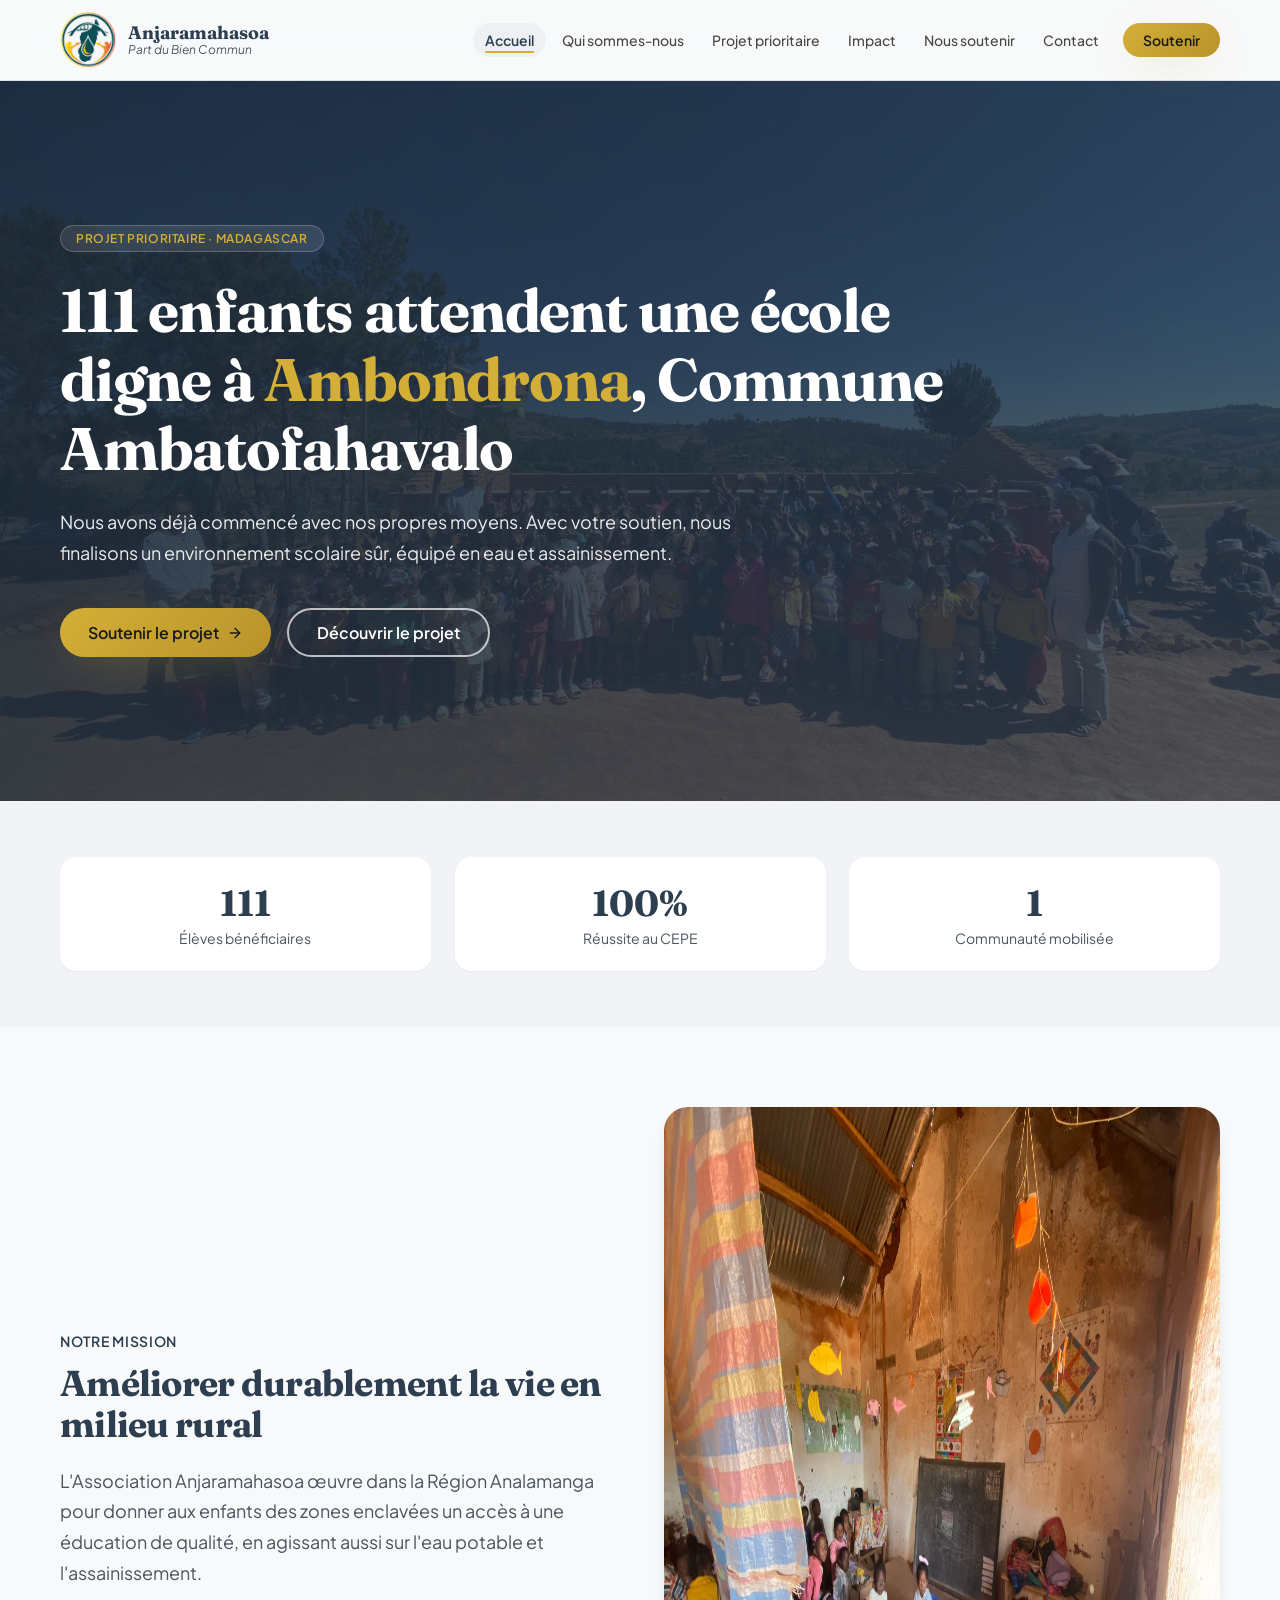
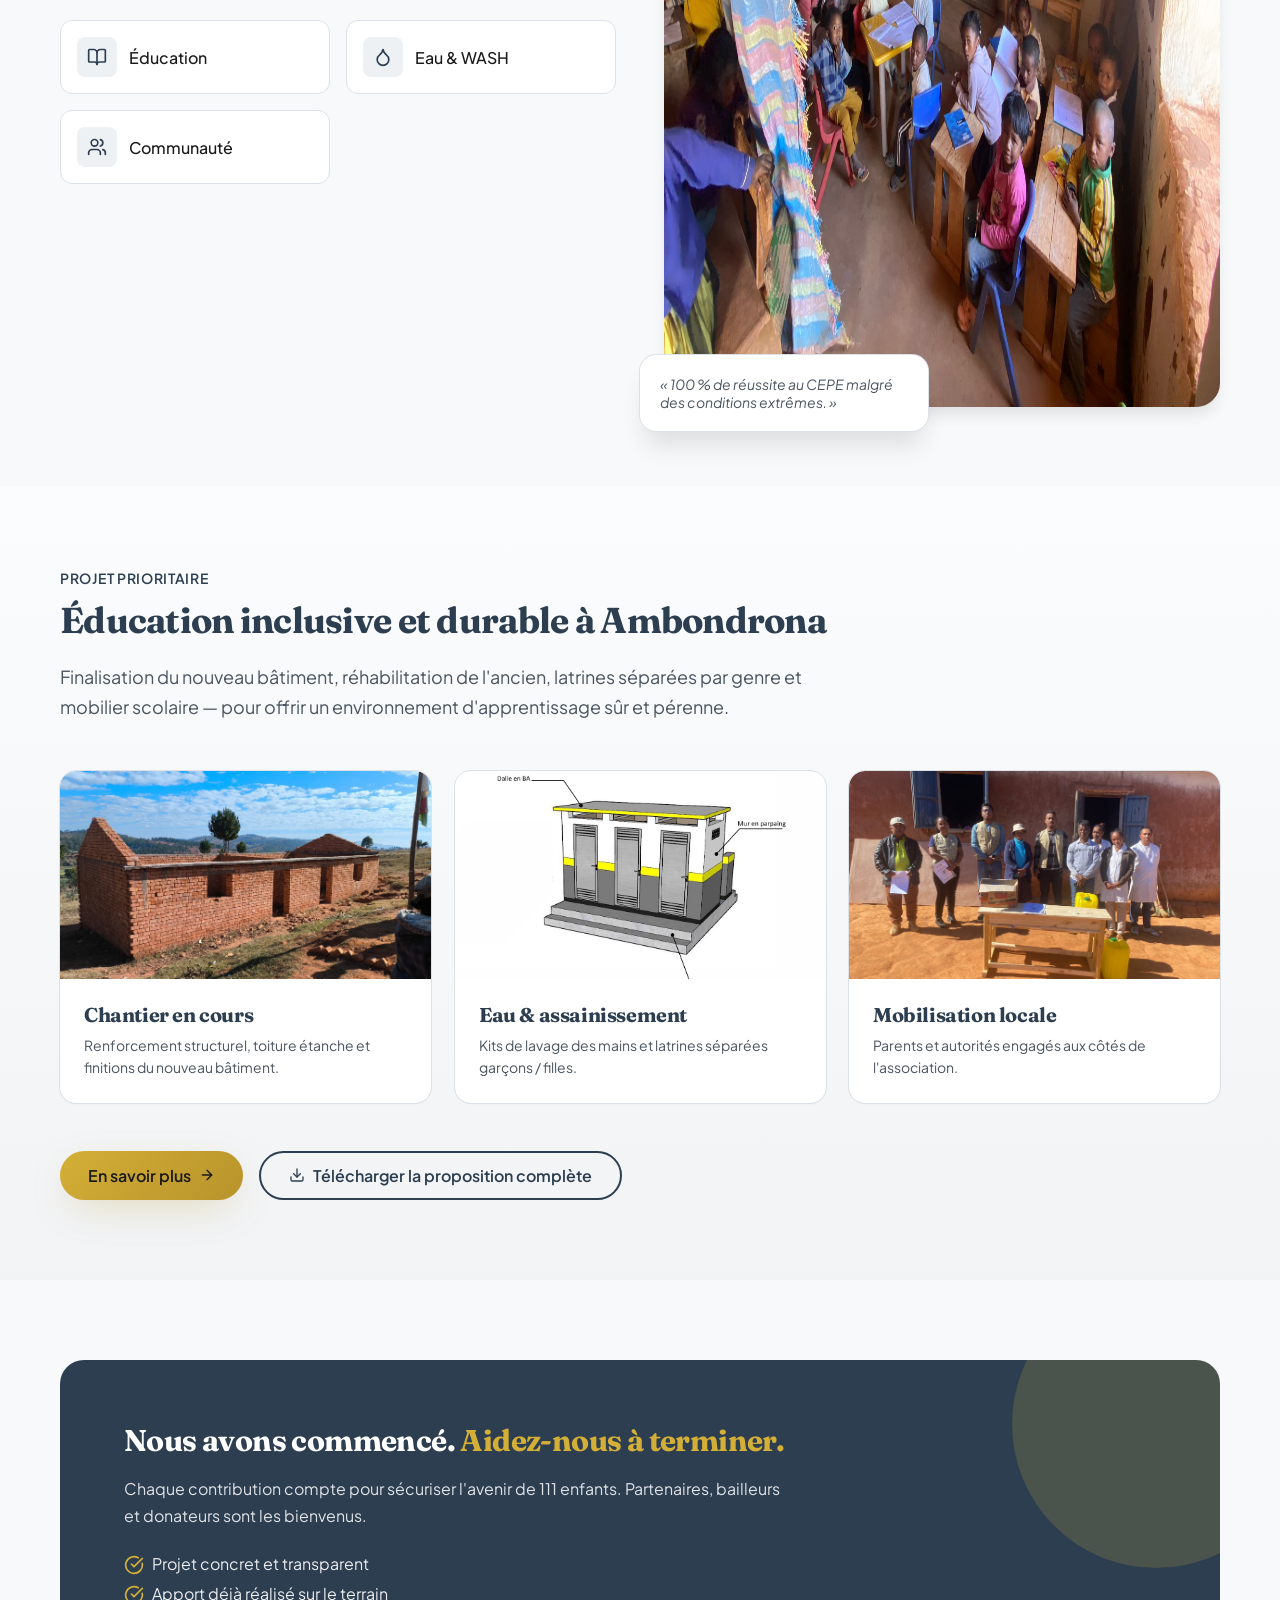
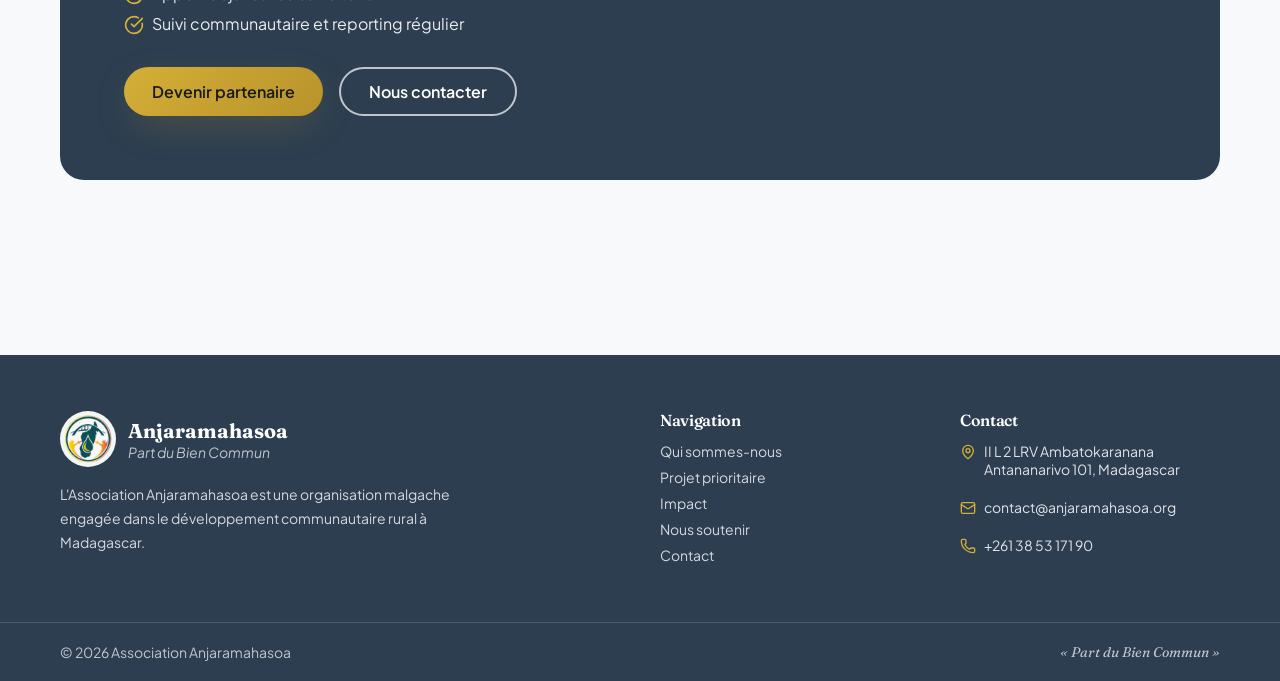
==== index.html @ a6be29d8 "Premier envoi propre" ====
<!DOCTYPE html>
<html lang="fr">
<head>
  <meta charset="utf-8" />
  <meta name="viewport" content="width=device-width, initial-scale=1" />
  <title>Anjaramahasoa — 111 enfants attendent une école digne</title>
  <meta name="description" content="Finalisation et sécurisation de l'EPP Ambohibololona : éducation, solaire, eau et assainissement. Soutenez le projet." />
  <meta name="author" content="Association Anjaramahasoa" />
  <meta property="og:title" content="111 enfants attendent une école digne à Ambohibololona" />
  <meta property="og:description" content="Nous avons commencé. Aidez-nous à terminer." />
  <meta property="og:type" content="website" />
  <link rel="preconnect" href="https://fonts.googleapis.com" />
  <link rel="preconnect" href="https://fonts.gstatic.com" crossorigin />
  <link href="https://fonts.googleapis.com/css2?family=Fraunces:opsz,wght@9..144,500;9..144,600;9..144,700;9..144,800&family=Plus+Jakarta+Sans:wght@400;500;600;700&display=swap" rel="stylesheet" />
  <link rel="stylesheet" href="css/styles.css" />
</head>
<body>
  <div id="header"></div>

  <main>
    <!-- HERO -->
    <section class="hero">
      <img src="assets/hero-school.jpg" alt="Enfants devant l'école d'Ambohibololona" width="1600" height="1100" />
      <div class="hero-overlay"></div>
      <div class="container-page hero-content">
        <span class="pill">Projet prioritaire · Madagascar</span>
        <h1 class="hero-title">111 enfants attendent une école digne à <span class="accent">Ambondrona</span>, Commune Ambatofahavalo</h1>
        <p class="hero-lead">
          Nous avons déjà commencé avec nos propres moyens. Avec votre soutien, nous finalisons un environnement scolaire sûr, équipé en eau et assainissement.
        </p>
        <div class="hero-actions">
          <a href="soutenir.html" class="btn-primary">
            Soutenir le projet
            <svg class="icon" xmlns="http://www.w3.org/2000/svg" viewBox="0 0 24 24" fill="none" stroke="currentColor" stroke-width="2" stroke-linecap="round" stroke-linejoin="round"><path d="M5 12h14"/><path d="m12 5 7 7-7 7"/></svg>
          </a>
          <a href="projet.html" class="btn-ghost-white">Découvrir le projet</a>
        </div>
      </div>
    </section>

    <!-- STATS -->
    <section class="bg-secondary-soft">
      <div class="container-page grid md:grid-3" style="padding-block:3.5rem;">
        <div class="stat-card"><div class="stat-value">111</div><div class="stat-label">Élèves bénéficiaires</div></div>
        <div class="stat-card"><div class="stat-value">100%</div><div class="stat-label">Réussite au CEPE</div></div>
        <div class="stat-card"><div class="stat-value">1</div><div class="stat-label">Communauté mobilisée</div></div>
      </div>
    </section>

    <!-- MISSION -->
    <section class="container-page section">
      <div class="grid md:grid-2 md:items-center gap-12">
        <div>
          <span class="eyebrow">Notre mission</span>
          <h2 class="section-title">Améliorer durablement la vie en milieu rural</h2>
          <p class="lead" style="margin-top:1.25rem;">
            L'Association Anjaramahasoa œuvre dans la Région Analamanga pour donner aux enfants
            des zones enclavées un accès à une éducation de qualité, en agissant aussi sur
            l'eau potable et l'assainissement.
          </p>
          <div class="grid sm:grid-2 gap-4" style="margin-top:2rem;">
            <div class="feature"><div class="ico"><svg class="icon" xmlns="http://www.w3.org/2000/svg" viewBox="0 0 24 24" fill="none" stroke="currentColor" stroke-width="2" stroke-linecap="round" stroke-linejoin="round"><path d="M12 7v14"/><path d="M3 18a1 1 0 0 1-1-1V4a1 1 0 0 1 1-1h5a4 4 0 0 1 4 4 4 4 0 0 1 4-4h5a1 1 0 0 1 1 1v13a1 1 0 0 1-1 1h-6a3 3 0 0 0-3 3 3 3 0 0 0-3-3z"/></svg></div><span>Éducation</span></div>
            <div class="feature"><div class="ico"><svg class="icon" xmlns="http://www.w3.org/2000/svg" viewBox="0 0 24 24" fill="none" stroke="currentColor" stroke-width="2" stroke-linecap="round" stroke-linejoin="round"><path d="M12 22a7 7 0 0 0 7-7c0-2-1-3.9-3-5.5s-3.5-4-4-6.5c-.5 2.5-2 4.9-4 6.5C6 11.1 5 13 5 15a7 7 0 0 0 7 7z"/></svg></div><span>Eau &amp; WASH</span></div>
            <div class="feature"><div class="ico"><svg class="icon" xmlns="http://www.w3.org/2000/svg" viewBox="0 0 24 24" fill="none" stroke="currentColor" stroke-width="2" stroke-linecap="round" stroke-linejoin="round"><path d="M16 21v-2a4 4 0 0 0-4-4H6a4 4 0 0 0-4 4v2"/><circle cx="9" cy="7" r="4"/><path d="M22 21v-2a4 4 0 0 0-3-3.87"/><path d="M16 3.13a4 4 0 0 1 0 7.75"/></svg></div><span>Communauté</span></div>
          </div>
        </div>
        <div style="position:relative;">
          <img src="assets/classroom.jpg" alt="Salle de classe" class="rounded-img-lg" width="1200" height="900" loading="lazy" />
          <div class="quote-float">
            <p>« 100 % de réussite au CEPE malgré des conditions extrêmes. »</p>
          </div>
        </div>
      </div>
    </section>

    <!-- PROJET HIGHLIGHT -->
    <section class="bg-cream-beige">
      <div class="container-page section">
        <div style="max-width:48rem;">
          <span class="eyebrow">Projet prioritaire</span>
          <h2 class="section-title">Éducation inclusive et durable à Ambondrona</h2>
          <p class="lead" style="margin-top:1.25rem;">
            Finalisation du nouveau bâtiment, réhabilitation de l'ancien, latrines séparées par genre et mobilier scolaire — pour offrir un environnement d'apprentissage sûr et pérenne.
          </p>
        </div>

        <div class="grid md:grid-3 gap-6" style="margin-top:3rem;">
          <article class="card-img">
            <img src="assets/construction.jpg" alt="Chantier en cours" width="1200" height="900" loading="lazy" />
            <div class="body"><h3>Chantier en cours</h3><p>Renforcement structurel, toiture étanche et finitions du nouveau bâtiment.</p></div>
          </article>
          <article class="card-img">
            <img src="assets/wash.jpg" alt="Eau & assainissement" width="1200" height="900" loading="lazy" />
            <div class="body"><h3>Eau &amp; assainissement</h3><p>Kits de lavage des mains et latrines séparées garçons / filles.</p></div>
          </article>
          <article class="card-img">
            <img src="assets/community.jpg" alt="Mobilisation locale" width="1200" height="900" loading="lazy" />
            <div class="body"><h3>Mobilisation locale</h3><p>Parents et autorités engagés aux côtés de l'association.</p></div>
          </article>
        </div>

        <div class="hero-actions" style="margin-top:3rem;align-items:center;">
          <a href="projet.html" class="btn-primary">En savoir plus
            <svg class="icon" xmlns="http://www.w3.org/2000/svg" viewBox="0 0 24 24" fill="none" stroke="currentColor" stroke-width="2" stroke-linecap="round" stroke-linejoin="round"><path d="M5 12h14"/><path d="m12 5 7 7-7 7"/></svg>
          </a>
          <a href="#" class="btn-outline">
            <svg class="icon" xmlns="http://www.w3.org/2000/svg" viewBox="0 0 24 24" fill="none" stroke="currentColor" stroke-width="2" stroke-linecap="round" stroke-linejoin="round"><path d="M21 15v4a2 2 0 0 1-2 2H5a2 2 0 0 1-2-2v-4"/><polyline points="7 10 12 15 17 10"/><line x1="12" x2="12" y1="15" y2="3"/></svg>
            Télécharger la proposition complète
          </a>
        </div>
      </div>
    </section>

    <!-- CTA -->
    <section class="container-page section">
      <div class="cta-block">
        <div class="cta-glow"></div>
        <div class="inner">
          <h2>Nous avons commencé. <span class="accent">Aidez-nous à terminer.</span></h2>
          <p style="margin-top:1rem;color:rgba(255,255,255,.85);line-height:1.7;">
            Chaque contribution compte pour sécuriser l'avenir de 111 enfants. Partenaires,
            bailleurs et donateurs sont les bienvenus.
          </p>
          <ul class="cta-list">
            <li><svg class="icon" xmlns="http://www.w3.org/2000/svg" viewBox="0 0 24 24" fill="none" stroke="currentColor" stroke-width="2" stroke-linecap="round" stroke-linejoin="round"><path d="M21.801 10A10 10 0 1 1 17 3.335"/><path d="m9 11 3 3L22 4"/></svg> Projet concret et transparent</li>
            <li><svg class="icon" xmlns="http://www.w3.org/2000/svg" viewBox="0 0 24 24" fill="none" stroke="currentColor" stroke-width="2" stroke-linecap="round" stroke-linejoin="round"><path d="M21.801 10A10 10 0 1 1 17 3.335"/><path d="m9 11 3 3L22 4"/></svg> Apport déjà réalisé sur le terrain</li>
            <li><svg class="icon" xmlns="http://www.w3.org/2000/svg" viewBox="0 0 24 24" fill="none" stroke="currentColor" stroke-width="2" stroke-linecap="round" stroke-linejoin="round"><path d="M21.801 10A10 10 0 1 1 17 3.335"/><path d="m9 11 3 3L22 4"/></svg> Suivi communautaire et reporting régulier</li>
          </ul>
          <div class="hero-actions" style="margin-top:2rem;">
            <a href="soutenir.html" class="btn-primary">Devenir partenaire</a>
            <a href="contact.html" class="btn-ghost-white">Nous contacter</a>
          </div>
        </div>
      </div>
    </section>
  </main>

  <div id="footer"></div>
  <script src="js/main.js"></script>
  <script src="js/animations.js"></script>
</body>
</html>
---- css/styles.css ----
/* ============================================================
   Anjaramahasoa — styles (conversion HTML/CSS/JS du design Lovable)
   ============================================================ */

:root {
  --radius: 0.75rem;

  /* ----- Palette institutionnelle -----
     Fond / surfaces : #F8F9FA
     Texte           : #1A1A1A
     Primaire (actions fortes, titres) : #2C3E50  (bleu nuit)
     Secondaire (accents, CTA)         : #D4AF37  (or)            */

  --background: #F8F9FA;          /* fond général */
  --foreground: #1A1A1A;          /* texte principal (contraste ~17:1 sur le fond) */
  --card: #FFFFFF;                /* surfaces / cartes */
  --card-foreground: #1A1A1A;

  --primary: #2C3E50;             /* bleu nuit — boutons forts, titres */
  --primary-foreground: #FFFFFF;  /* texte sur primaire (contraste ~9.7:1) */
  --primary-dark: #233140;        /* variante foncée (hover) */

  --secondary: #EEF1F4;           /* surface secondaire douce (gris bleuté) */
  --secondary-foreground: #2C3E50;

  --muted: #EDEFF2;
  --muted-foreground: #4A5560;    /* texte secondaire (contraste ~7:1 sur le fond) */

  /* Accent OR : utilisé comme SURFACE (badges, boutons CTA, icônes) avec
     texte foncé par-dessus. Jamais comme texte de petite taille sur fond clair. */
  --accent: #D4AF37;              /* or */
  --accent-foreground: #1A1A1A;   /* texte foncé sur l'or (contraste ~9.8:1) */
  --accent-dark: #B8932B;         /* or foncé (hover / dégradé) */

  /* Pour les libellés / "eyebrows" lisibles sur fond clair : bleu nuit,
     pas l'or (l'or n'a pas un contraste suffisant comme texte fin). */
  --accent-orange: #2C3E50;

  --border: #DCE1E7;              /* bordures discrètes */
  --input: #D2D8DF;
  --ring: #2C3E50;
  --beige: #F1F3F5;               /* bandes claires alternées */
  --cream: #FBFCFD;

  /* Dégradé "doré" pour les boutons CTA et surfaces d'accent */
  --gradient-warm: linear-gradient(135deg, #D4AF37 0%, #B8932B 100%);
  /* Dégradé hero : bleu nuit institutionnel */
  --gradient-hero: linear-gradient(135deg, rgba(28,40,54,0.94) 0%, rgba(44,62,80,0.80) 100%);

  --shadow-soft: 0 10px 40px -10px color-mix(in oklab, var(--primary) 25%, transparent);
  --shadow-warm: 0 12px 40px -12px color-mix(in oklab, #B8932B 40%, transparent);

  --font-display: "Fraunces", Georgia, serif;
  --font-sans: "Plus Jakarta Sans", ui-sans-serif, system-ui, sans-serif;
}

* { box-sizing: border-box; margin: 0; padding: 0; border-color: var(--border); }
html { scroll-behavior: smooth; }
body {
  background-color: var(--background);
  color: var(--foreground);
  font-family: var(--font-sans);
  -webkit-font-smoothing: antialiased;
  min-height: 100vh;
  display: flex;
  flex-direction: column;
}
main { flex: 1 1 auto; }
img { display: block; max-width: 100%; }
a { color: inherit; text-decoration: none; }
ul { list-style: none; }

h1, h2, h3, h4 { font-family: var(--font-display); letter-spacing: -0.02em; line-height: 1.15; }

/* ----- utilities ----- */
.container-page {
  width: 100%;
  max-width: 1200px;
  margin-inline: auto;
  padding-inline: 1.25rem;
}

.btn-primary {
  display: inline-flex; align-items: center; justify-content: center; gap: 0.5rem;
  background: var(--gradient-warm); color: var(--accent-foreground); font-weight: 600;
  padding: 0.875rem 1.75rem; border-radius: 9999px; border: 0; cursor: pointer;
  box-shadow: var(--shadow-warm);
  transition: transform .2s ease, box-shadow .2s ease;
  font-family: var(--font-sans); font-size: 1rem;
}
.btn-primary:hover { transform: translateY(-2px); }

.btn-outline {
  display: inline-flex; align-items: center; justify-content: center; gap: 0.5rem;
  border: 2px solid var(--primary); color: var(--primary); font-weight: 600;
  padding: 0.75rem 1.75rem; border-radius: 9999px; background: transparent; cursor: pointer;
  transition: all .2s ease; font-family: var(--font-sans); font-size: 1rem;
}
.btn-outline:hover { background: var(--primary); color: var(--primary-foreground); }

.btn-white {
  display: inline-flex; align-items: center; gap: .5rem;
  background: #fff; color: var(--primary); padding: .75rem 1.75rem;
  border-radius: 9999px; font-weight: 600; box-shadow: 0 4px 6px -1px rgba(0,0,0,.1);
  transition: box-shadow .2s ease;
}
.btn-white:hover { box-shadow: 0 10px 15px -3px rgba(0,0,0,.1); }

.btn-ghost-white {
  display: inline-flex; align-items: center; justify-content: center; gap: .5rem;
  border: 2px solid rgba(255,255,255,.7); color: #fff; padding: .75rem 1.75rem;
  border-radius: 9999px; font-weight: 600; transition: background .2s ease;
}
.btn-ghost-white:hover { background: rgba(255,255,255,.1); }

.icon { width: 1rem; height: 1rem; stroke-width: 2; }

/* eyebrow / labels */
.eyebrow { font-size: .875rem; font-weight: 600; text-transform: uppercase; letter-spacing: .05em; color: var(--accent-orange); }
.eyebrow-accent { color: var(--accent); }

.lead { font-size: 1.125rem; color: var(--muted-foreground); line-height: 1.7; }
.muted { color: var(--muted-foreground); }
.text-primary { color: var(--primary); }

/* ============================================================
   HEADER
   ============================================================ */
.site-header {
  position: sticky; top: 0; z-index: 50;
  border-bottom: 1px solid var(--border);
  background: color-mix(in oklab, var(--background) 85%, transparent);
  backdrop-filter: blur(12px);
}
.header-inner { display: flex; height: 5rem; align-items: center; justify-content: space-between; gap: 1rem; }
.brand { display: flex; align-items: center; gap: .75rem; min-width: 0; }
.brand img { height: 3.5rem; width: 3.5rem; flex-shrink: 0; }
.brand-name { font-family: var(--font-display); font-size: 1.125rem; font-weight: 700; color: var(--primary); line-height: 1.1; }
.brand-tag { font-size: .75rem; color: var(--muted-foreground); font-style: italic; }

.nav-desktop { display: none; align-items: center; gap: .25rem; }
.nav-desktop a.nav-link {
  border-radius: 9999px; padding: .5rem .75rem; font-size: .875rem; font-weight: 500;
  color: color-mix(in oklab, var(--foreground) 80%, transparent);
  transition: background .2s, color .2s;
}
.nav-desktop a.nav-link:hover { background: var(--secondary); color: var(--primary); }
.nav-desktop a.nav-link.active { font-weight: 600; background: var(--secondary); color: var(--primary); }
.nav-cta { margin-left: .5rem; padding: .5rem 1.25rem !important; font-size: .875rem; }

.menu-toggle { display: inline-flex; padding: .5rem; color: var(--primary); background: none; border: 0; cursor: pointer; }
.menu-toggle .icon { width: 1.5rem; height: 1.5rem; }

.nav-mobile { display: none; border-top: 1px solid var(--border); background: var(--background); }
.nav-mobile.open { display: block; }
.nav-mobile nav { display: flex; flex-direction: column; padding-block: 1rem; }
.nav-mobile a {
  padding: .75rem .5rem; font-size: 1rem; font-weight: 500;
  color: color-mix(in oklab, var(--foreground) 90%, transparent);
  border-bottom: 1px solid color-mix(in oklab, var(--border) 60%, transparent);
}
.nav-mobile a:last-child { border-bottom: 0; }
.nav-mobile a.active { font-weight: 600; color: var(--primary); }

@media (min-width: 1024px) {
  .nav-desktop { display: flex; }
  .menu-toggle { display: none; }
  .nav-mobile { display: none !important; }
}

/* ============================================================
   HERO / SECTIONS
   ============================================================ */
.hero { position: relative; overflow: hidden; }
.hero > img { position: absolute; inset: 0; height: 100%; width: 100%; object-fit: cover; }
.hero-overlay { position: absolute; inset: 0; background: var(--gradient-hero); }
.hero-content { position: relative; padding-block: 6rem; color: var(--primary-foreground); }

.pill {
  display: inline-flex; align-items: center; gap: .5rem;
  border-radius: 9999px; background: rgba(255,255,255,.1); backdrop-filter: blur(4px);
  padding: .375rem 1rem; font-size: .75rem; font-weight: 600;
  text-transform: uppercase; letter-spacing: .05em; color: var(--accent);
  box-shadow: inset 0 0 0 1px rgba(255,255,255,.2);
}

.hero-title { margin-top: 1.5rem; max-width: 56rem; font-size: 2.25rem; font-weight: 700; }
.hero-title .accent { color: var(--accent); }
.hero-lead { margin-top: 1.5rem; max-width: 42rem; font-size: 1.125rem; color: rgba(255,255,255,.9); line-height: 1.7; }
.hero-actions { margin-top: 2.5rem; display: flex; flex-wrap: wrap; gap: 1rem; }

/* page hero with image band */
.hero-band { position: relative; }
.hero-band > img { width: 100%; object-fit: cover; }
.hero-band .band-content {
  position: absolute; inset: 0; display: flex; align-items: flex-end;
}
.hero-band .band-inner { padding-bottom: 2.5rem; color: var(--primary-foreground); }
.hero-band h1 { margin-top: .5rem; font-size: 2.25rem; font-weight: 700; }

.section { padding-block: 5rem; }
.section-tight { padding-block: 4rem; }
.section-title { margin-top: .75rem; font-size: 1.875rem; font-weight: 700; color: var(--primary); }
.section-lead { margin-top: 1.25rem; max-width: 42rem; }

.bg-secondary-soft { background: color-mix(in oklab, var(--secondary) 60%, transparent); }
.bg-secondary-50 { background: color-mix(in oklab, var(--secondary) 50%, transparent); }
.bg-cream-beige { background: linear-gradient(to bottom, var(--cream), var(--beige)); }

/* ============================================================
   GRID HELPERS
   ============================================================ */
.grid { display: grid; gap: 1.5rem; }
.gap-6 { gap: 1.5rem; }
.gap-4 { gap: 1rem; }
.gap-8 { gap: 2rem; }
.gap-10 { gap: 2.5rem; }
.gap-12 { gap: 3rem; }

/* ----- stats ----- */
.stat-card { border-radius: 1rem; background: var(--card); padding: 1.5rem; text-align: center; box-shadow: 0 1px 2px rgba(0,0,0,.05); }
.stat-value { font-family: var(--font-display); font-size: 2.25rem; font-weight: 700; color: var(--primary); }
.stat-label { margin-top: .25rem; font-size: .875rem; color: var(--muted-foreground); }

/* ----- mission feature pills ----- */
.feature {
  display: flex; align-items: center; gap: .75rem;
  border-radius: .75rem; border: 1px solid var(--border); background: var(--card); padding: 1rem;
}
.feature .ico {
  display: grid; place-items: center; height: 2.5rem; width: 2.5rem; flex-shrink: 0;
  border-radius: .5rem; background: var(--secondary); color: var(--primary);
}
.feature span { font-weight: 500; color: var(--foreground); }
.feature .icon { width: 1.25rem; height: 1.25rem; }

.rounded-img-lg { border-radius: 1.5rem; box-shadow: 0 10px 15px -3px rgba(0,0,0,.1); }
.rounded-img-xl { border-radius: 1.5rem; }

.quote-float {
  position: absolute; bottom: -1.5rem; left: -1.5rem; max-width: 18rem;
  border-radius: 1rem; background: var(--card); padding: 1.25rem;
  box-shadow: 0 20px 25px -5px rgba(0,0,0,.1); box-shadow: 0 0 0 1px var(--border), 0 20px 25px -5px rgba(0,0,0,.1);
}
.quote-float p { font-size: .875rem; font-style: italic; color: var(--muted-foreground); }

/* ----- project highlight cards ----- */
.card-img {
  overflow: hidden; border-radius: 1rem; background: var(--card);
  box-shadow: 0 1px 2px rgba(0,0,0,.05); outline: 1px solid var(--border);
}
.card-img > img { height: 13rem; width: 100%; object-fit: cover; }
.card-img .body { padding: 1.5rem; }
.card-img h3 { font-family: var(--font-display); font-size: 1.25rem; font-weight: 700; color: var(--primary); }
.card-img p { margin-top: .5rem; font-size: .875rem; color: var(--muted-foreground); line-height: 1.6; }

/* ----- CTA block ----- */
.cta-block {
  overflow: hidden; border-radius: 1.5rem; background: var(--primary);
  padding: 2.5rem; color: var(--primary-foreground); position: relative;
}
.cta-glow { position: absolute; right: -5rem; top: -5rem; height: 18rem; width: 18rem; border-radius: 9999px; background: var(--accent); opacity: .18; }
.cta-block .inner { position: relative; max-width: 42rem; }
.cta-block h2 { font-size: 1.875rem; font-weight: 700; }
.cta-block h2 .accent { color: var(--accent); }
.cta-list { margin-top: 1.5rem; display: flex; flex-direction: column; gap: .5rem; color: rgba(255,255,255,.9); }
.cta-list li { display: flex; align-items: flex-start; gap: .5rem; }
.cta-list .icon { color: var(--accent); margin-top: .125rem; flex-shrink: 0; width: 1.25rem; height: 1.25rem; }

/* ----- value cards (about) ----- */
.value-card { border-radius: 1rem; background: var(--card); padding: 1.5rem; box-shadow: 0 1px 2px rgba(0,0,0,.05); }
.value-card .ico { display: grid; place-items: center; height: 3rem; width: 3rem; border-radius: .75rem; color: var(--accent-foreground); background: var(--gradient-warm); }
.value-card h3 { margin-top: 1rem; font-family: var(--font-display); font-size: 1.25rem; font-weight: 700; color: var(--primary); }
.value-card p { margin-top: .5rem; font-size: .875rem; color: var(--muted-foreground); line-height: 1.6; }
.value-card .icon { width: 1.5rem; height: 1.5rem; }

/* ----- project info cards ----- */
.info-card { border-radius: 1rem; border: 1px solid var(--border); background: var(--card); padding: 1.5rem; }
.info-card .ico { display: grid; place-items: center; height: 2.75rem; width: 2.75rem; border-radius: .5rem; background: var(--secondary); color: var(--primary); }
.info-card .icon { width: 1.25rem; height: 1.25rem; }
.info-card .lbl { margin-top: 1rem; font-size: .75rem; font-weight: 600; text-transform: uppercase; letter-spacing: .05em; color: var(--accent-orange); }
.info-card p { margin-top: .25rem; color: var(--foreground); line-height: 1.6; }

/* ----- component cards (project) ----- */
.comp-card {
  display: grid; grid-template-columns: minmax(0,1fr); gap: 1.25rem;
  border-radius: 1.5rem; background: var(--card); padding: 1.25rem; outline: 1px solid var(--border);
}
.comp-card > img { height: 11rem; width: 100%; object-fit: cover; border-radius: 1rem; }
.comp-card .meta { display: flex; align-items: center; gap: .5rem; color: var(--accent-orange); }
.comp-card .meta .icon { width: 1.25rem; height: 1.25rem; }
.comp-card .meta span { font-size: .75rem; font-weight: 600; text-transform: uppercase; letter-spacing: .05em; }
.comp-card h3 { margin-top: .25rem; font-family: var(--font-display); font-size: 1.25rem; font-weight: 700; color: var(--primary); }
.comp-card p { margin-top: .5rem; color: var(--muted-foreground); line-height: 1.6; }

/* ----- accomplished tiles ----- */
.tile { border-radius: 1rem; background: var(--card); padding: 1.25rem; outline: 1px solid var(--border); }
.tile .check { font-size: 1.5rem; }
.tile p { margin-top: .5rem; font-weight: 500; color: var(--foreground); }

/* ----- before/after ----- */
figure img { border-radius: 1rem; box-shadow: 0 4px 6px -1px rgba(0,0,0,.1); }
figure figcaption { margin-top: .75rem; font-size: .875rem; color: var(--muted-foreground); }
figure figcaption strong { color: var(--primary); }

/* ----- warm panel (surface OR : texte foncé pour le contraste) ----- */
.warm-panel { border-radius: 1.5rem; padding: 2.5rem; color: var(--accent-foreground); background: var(--gradient-warm); }
.warm-panel h2, .warm-panel h3 { font-weight: 700; color: var(--accent-foreground); }
.warm-panel p { margin-top: .75rem; color: color-mix(in oklab, var(--accent-foreground) 80%, transparent); }

/* ----- impact cards ----- */
.impact-warm { border-radius: 1.5rem; padding: 2rem; color: var(--accent-foreground); background: var(--gradient-warm); }
.impact-warm .icon { width: 2rem; height: 2rem; }
.impact-warm .big { margin-top: 1rem; font-family: var(--font-display); font-size: 3rem; font-weight: 700; }
.impact-warm p { margin-top: .5rem; font-weight: 500; }

.impact-primary { border-radius: 1.5rem; background: var(--primary); padding: 2rem; color: var(--primary-foreground); }
.impact-primary .icon { width: 2rem; height: 2rem; color: var(--accent); }
.impact-primary h3 { margin-top: 1rem; font-family: var(--font-display); font-size: 1.25rem; font-weight: 700; }
.impact-primary ul { margin-top: .75rem; display: flex; flex-direction: column; gap: .5rem; font-size: .875rem; color: rgba(255,255,255,.9); }

.impact-card { border-radius: 1.5rem; background: var(--card); padding: 2rem; outline: 1px solid var(--border); }
.impact-card .icon { width: 2rem; height: 2rem; color: var(--primary); }
.impact-card h3 { margin-top: 1rem; font-family: var(--font-display); font-size: 1.25rem; font-weight: 700; color: var(--primary); }
.impact-card p { margin-top: .75rem; color: var(--muted-foreground); line-height: 1.6; }

/* ----- gallery ----- */
.gallery { margin-top: 2rem; display: grid; grid-template-columns: repeat(2, 1fr); gap: 1rem; }
.gallery img { aspect-ratio: 4/3; width: 100%; border-radius: 1rem; object-fit: cover; box-shadow: 0 1px 2px rgba(0,0,0,.05); transition: transform .2s, box-shadow .2s; }
.gallery img:hover { transform: translateY(-.25rem); box-shadow: 0 10px 15px -3px rgba(0,0,0,.1); }

/* ----- blockquote ----- */
.bq { margin-inline: auto; max-width: 48rem; border-radius: 1.5rem; background: var(--card); padding: 2.5rem; text-align: center; outline: 1px solid var(--border); }
.bq p { font-family: var(--font-display); font-size: 1.5rem; font-style: italic; color: var(--primary); line-height: 1.3; }
.bq footer { margin-top: 1rem; font-size: .875rem; color: var(--muted-foreground); }

/* ----- support cards ----- */
.support-card { border-radius: 1.5rem; background: var(--card); padding: 2rem; outline: 1px solid var(--border); box-shadow: 0 1px 2px rgba(0,0,0,.05); }
.support-card .ico { display: grid; place-items: center; height: 3rem; width: 3rem; border-radius: .75rem; color: var(--accent-foreground); background: var(--gradient-warm); }
.support-card .icon { width: 1.5rem; height: 1.5rem; }
.support-card h2 { margin-top: 1.25rem; font-family: var(--font-display); font-size: 1.25rem; font-weight: 700; color: var(--primary); }
.support-card p { margin-top: .5rem; color: var(--muted-foreground); line-height: 1.6; }

.check-list { margin-top: 1.5rem; display: flex; flex-direction: column; gap: .75rem; }
.check-list li { display: flex; align-items: flex-start; gap: .75rem; }
.check-list .icon { color: var(--accent-orange); margin-top: .125rem; flex-shrink: 0; width: 1.25rem; height: 1.25rem; }
.check-list span { color: var(--foreground); }

/* ============================================================
   CONTACT
   ============================================================ */
.contact-info { display: flex; flex-direction: column; gap: 1rem; }
.contact-item { display: flex; align-items: flex-start; gap: 1rem; border-radius: 1rem; background: var(--card); padding: 1.25rem; outline: 1px solid var(--border); }
.contact-item .ico { display: grid; place-items: center; height: 2.75rem; width: 2.75rem; flex-shrink: 0; border-radius: .75rem; background: var(--secondary); color: var(--primary); }
.contact-item .icon { width: 1.25rem; height: 1.25rem; }
.contact-item .lbl { font-size: .75rem; font-weight: 600; text-transform: uppercase; letter-spacing: .05em; color: var(--accent-orange); }
.contact-item .val { margin-top: .25rem; color: var(--foreground); word-break: break-word; }
.contact-note { border-radius: 1rem; background: var(--primary); padding: 1.5rem; color: var(--primary-foreground); }
.contact-note p:first-child { font-family: var(--font-display); font-size: 1.125rem; font-style: italic; }
.contact-note p:last-child { margin-top: .5rem; font-size: .875rem; color: rgba(255,255,255,.85); }

.form-card { border-radius: 1.5rem; background: var(--card); padding: 2rem; outline: 1px solid var(--border); box-shadow: 0 1px 2px rgba(0,0,0,.05); }
.form-row { display: grid; gap: 1.25rem; align-items: start; }
.field { display: flex; flex-direction: column; }
.field label { display: block; font-size: .875rem; font-weight: 600; color: var(--primary); line-height: 1.4; min-height: 1.25rem; }
.field label .req { color: var(--accent-orange); }
.field input, .field select, .field textarea {
  margin-top: .375rem; width: 100%; border-radius: .75rem; border: 1px solid var(--input);
  background: var(--background); padding: .75rem 1rem; color: var(--foreground);
  outline: none; font-family: var(--font-sans); font-size: 1rem;
  box-sizing: border-box;
}
.field input:focus, .field select:focus, .field textarea:focus { box-shadow: 0 0 0 2px var(--primary); }
.form-card .field + .field, .form-card .form-row + .field, .form-card .form-row + .form-row, .form-card .field + .form-row { margin-top: 1.25rem; }
.form-success { text-align: center; padding-block: 2rem; }
.form-success .ico { margin-inline: auto; display: grid; height: 3.5rem; width: 3.5rem; place-items: center; border-radius: 9999px; color: var(--accent-foreground); background: var(--gradient-warm); }
.form-success h2 { margin-top: 1rem; font-family: var(--font-display); font-size: 1.5rem; font-weight: 700; color: var(--primary); }
.form-success p { margin-top: .5rem; color: var(--muted-foreground); }

/* ============================================================
   FOOTER
   ============================================================ */
.site-footer { margin-top: 6rem; background: var(--primary); color: var(--primary-foreground); }
.footer-grid { display: grid; gap: 2.5rem; padding-block: 3.5rem; }
.footer-brand .row { display: flex; align-items: center; gap: .75rem; }
.footer-brand img { height: 3.5rem; width: 3.5rem; background: rgba(255,255,255,.95); border-radius: 9999px; padding: .25rem; }
.footer-brand .name { font-family: var(--font-display); font-size: 1.25rem; font-weight: 700; }
.footer-brand .tag { font-size: .875rem; color: rgba(255,255,255,.7); font-style: italic; }
.footer-brand p.desc { margin-top: 1rem; max-width: 28rem; font-size: .875rem; color: rgba(255,255,255,.8); line-height: 1.7; }
.footer-col h4 { font-family: var(--font-display); font-size: 1rem; font-weight: 600; margin-bottom: .75rem; }
.footer-col ul { display: flex; flex-direction: column; gap: .5rem; font-size: .875rem; color: rgba(255,255,255,.8); }
.footer-col a:hover { color: var(--accent); }
.footer-contact li { display: flex; align-items: flex-start; gap: .5rem; font-size: .875rem; color: rgba(255,255,255,.85); margin-bottom: .75rem; }
.footer-contact .icon { width: 1rem; height: 1rem; margin-top: .125rem; flex-shrink: 0; color: var(--accent); }
.footer-bottom { border-top: 1px solid rgba(255,255,255,.15); }
.footer-bottom .row { display: flex; flex-direction: column; gap: .5rem; padding-block: 1.25rem; font-size: .875rem; color: rgba(255,255,255,.7); }
.footer-bottom .row .ital { font-style: italic; font-family: var(--font-display); }

/* 404 / error */
.center-screen { display: flex; min-height: 60vh; align-items: center; justify-content: center; padding-inline: 1rem; }
.center-screen .box { max-width: 28rem; text-align: center; }
.center-screen h1 { font-size: 4.5rem; font-weight: 700; color: var(--primary); }

/* ============================================================
   RESPONSIVE
   ============================================================ */
@media (min-width: 640px) {
  .hero-title { font-size: 3rem; }
  .sm\:grid-2 { grid-template-columns: repeat(2, minmax(0,1fr)); }
  .gallery { grid-template-columns: repeat(3, 1fr); }
  .comp-card { grid-template-columns: 180px minmax(0,1fr); }
  .comp-card > img { height: 100%; }
  .form-row { grid-template-columns: repeat(2, minmax(0,1fr)); }
}

@media (min-width: 768px) {
  .hero-content { padding-block: 9rem; }
  .hero-title { font-size: 3.75rem; }
  .section-title { font-size: 2.25rem; }
  .md\:grid-2 { grid-template-columns: repeat(2, minmax(0,1fr)); }
  .md\:grid-3 { grid-template-columns: repeat(3, minmax(0,1fr)); }
  .md\:grid-4 { grid-template-columns: repeat(4, minmax(0,1fr)); }
  .md\:items-center { align-items: center; }
  .quote-float { display: block; }
  .cta-block { padding: 4rem; }
  .footer-grid { grid-template-columns: repeat(4, minmax(0,1fr)); }
  .footer-brand { grid-column: span 2; }
  .footer-bottom .row { flex-direction: row; align-items: center; justify-content: space-between; }
  .hero-band h1 { font-size: 3rem; }
  .impact-big-title { font-size: 3rem; }
}

@media (min-width: 1024px) {
  .lg\:grid-4 { grid-template-columns: repeat(4, minmax(0,1fr)); }
  .lg\:contact { grid-template-columns: 1fr 1.4fr; }
}

@media (max-width: 767px) {
  .quote-float { display: none; }
}

/* ============================================================
   ANIMATIONS (pro, sobres) — activées via js/animations.js
   ============================================================ */

/* État initial des éléments à révéler au scroll */
.reveal {
  opacity: 0;
  transform: translateY(28px);
  transition:
    opacity .7s cubic-bezier(.22,.61,.36,1),
    transform .7s cubic-bezier(.22,.61,.36,1);
  will-change: opacity, transform;
}
.reveal.is-visible { opacity: 1; transform: none; }

/* Variantes directionnelles */
.reveal.from-left  { transform: translateX(-32px); }
.reveal.from-right { transform: translateX(32px); }
.reveal.zoom-in    { transform: scale(.96); }
.reveal.from-left.is-visible,
.reveal.from-right.is-visible,
.reveal.zoom-in.is-visible { transform: none; }

/* Délais d'apparition échelonnés (stagger) pour les grilles */
.reveal.d1 { transition-delay: .08s; }
.reveal.d2 { transition-delay: .16s; }
.reveal.d3 { transition-delay: .24s; }
.reveal.d4 { transition-delay: .32s; }
.reveal.d5 { transition-delay: .40s; }

/* Header : ombre + opacité accrue une fois scrollé */
.site-header { transition: background .3s ease, box-shadow .3s ease; }
.site-header.scrolled {
  background: color-mix(in oklab, var(--background) 96%, transparent);
  box-shadow: 0 4px 24px -12px rgba(0,0,0,.25);
}

/* Parallax hero : zoom/translation pilotés en JS via --py */
.hero > img { will-change: transform; transform: translateY(var(--py, 0px)) scale(1.06); }

/* Micro-interaction : élévation douce au survol des cartes */
.card-img, .value-card, .support-card, .stat-card,
.comp-card, .info-card, .impact-card, .tile {
  transition: transform .3s cubic-bezier(.22,.61,.36,1),
              box-shadow .3s cubic-bezier(.22,.61,.36,1);
}
.card-img:hover, .value-card:hover, .support-card:hover,
.comp-card:hover, .info-card:hover, .impact-card:hover, .tile:hover {
  transform: translateY(-6px);
  box-shadow: 0 22px 40px -22px rgba(28,40,54,.45);
}
.stat-card:hover { transform: translateY(-4px); box-shadow: 0 18px 34px -20px rgba(28,40,54,.4); }

/* Boutons : ressort léger + ombre à l'appui */
.btn-primary, .btn-white, .btn-outline, .btn-ghost-white {
  transition: transform .2s cubic-bezier(.22,.61,.36,1), box-shadow .2s ease, background .2s ease, color .2s ease;
}
.btn-primary:active, .btn-white:active, .btn-outline:active, .btn-ghost-white:active { transform: translateY(1px) scale(.985); }

/* Zoom doux des images dans les cartes au survol */
.card-img > img, .comp-card > img { transition: transform .5s cubic-bezier(.22,.61,.36,1); }
.card-img:hover > img, .comp-card:hover > img { transform: scale(1.05); }

/* Liens de navigation : soulignement animé */
.nav-desktop a.nav-link { position: relative; }
.nav-desktop a.nav-link::after {
  content: ""; position: absolute; left: .75rem; right: .75rem; bottom: .25rem;
  height: 2px; background: var(--accent); border-radius: 2px;
  transform: scaleX(0); transform-origin: left; transition: transform .3s cubic-bezier(.22,.61,.36,1);
}
.nav-desktop a.nav-link:hover::after,
.nav-desktop a.nav-link.active::after { transform: scaleX(1); }

/* Pastille / badge hero : légère pulsation d'entrée */
@keyframes pop-in { 0% { opacity:0; transform: translateY(10px) scale(.96);} 100% { opacity:1; transform:none; } }
.hero-content .pill { animation: pop-in .6s cubic-bezier(.22,.61,.36,1) both; }
.hero-content .hero-title { animation: pop-in .7s .1s cubic-bezier(.22,.61,.36,1) both; }
.hero-content .hero-lead  { animation: pop-in .7s .2s cubic-bezier(.22,.61,.36,1) both; }
.hero-content .hero-actions { animation: pop-in .7s .3s cubic-bezier(.22,.61,.36,1) both; }

/* Galerie impact : zoom doux au survol (déjà présent, on renforce la transition) */
.gallery img { transition: transform .45s cubic-bezier(.22,.61,.36,1), box-shadow .3s ease; }

/* Accessibilité : on désactive tout si l'utilisateur préfère moins d'animations */
@media (prefers-reduced-motion: reduce) {
  .reveal { opacity: 1 !important; transform: none !important; transition: none !important; }
  .hero > img { transform: scale(1.04) !important; }
  *, *::before, *::after { animation-duration: .001ms !important; transition-duration: .001ms !important; }
}
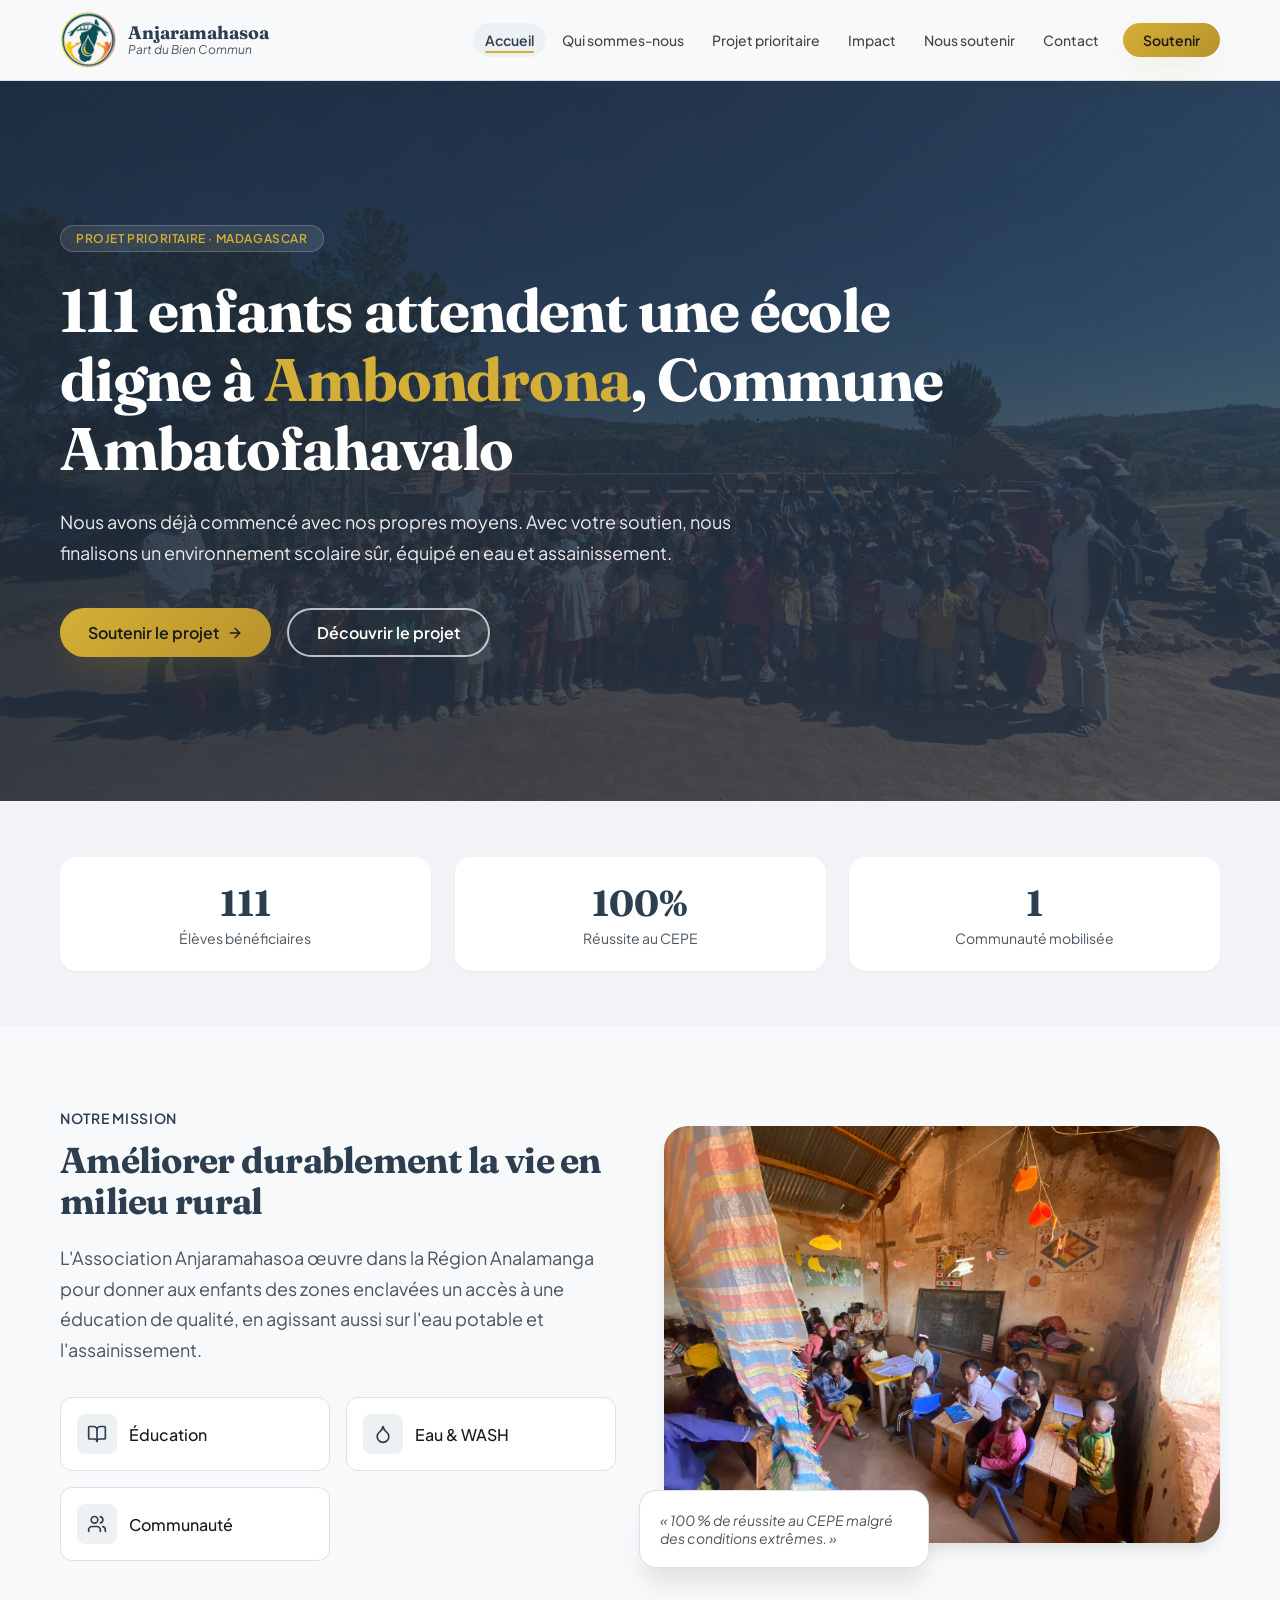
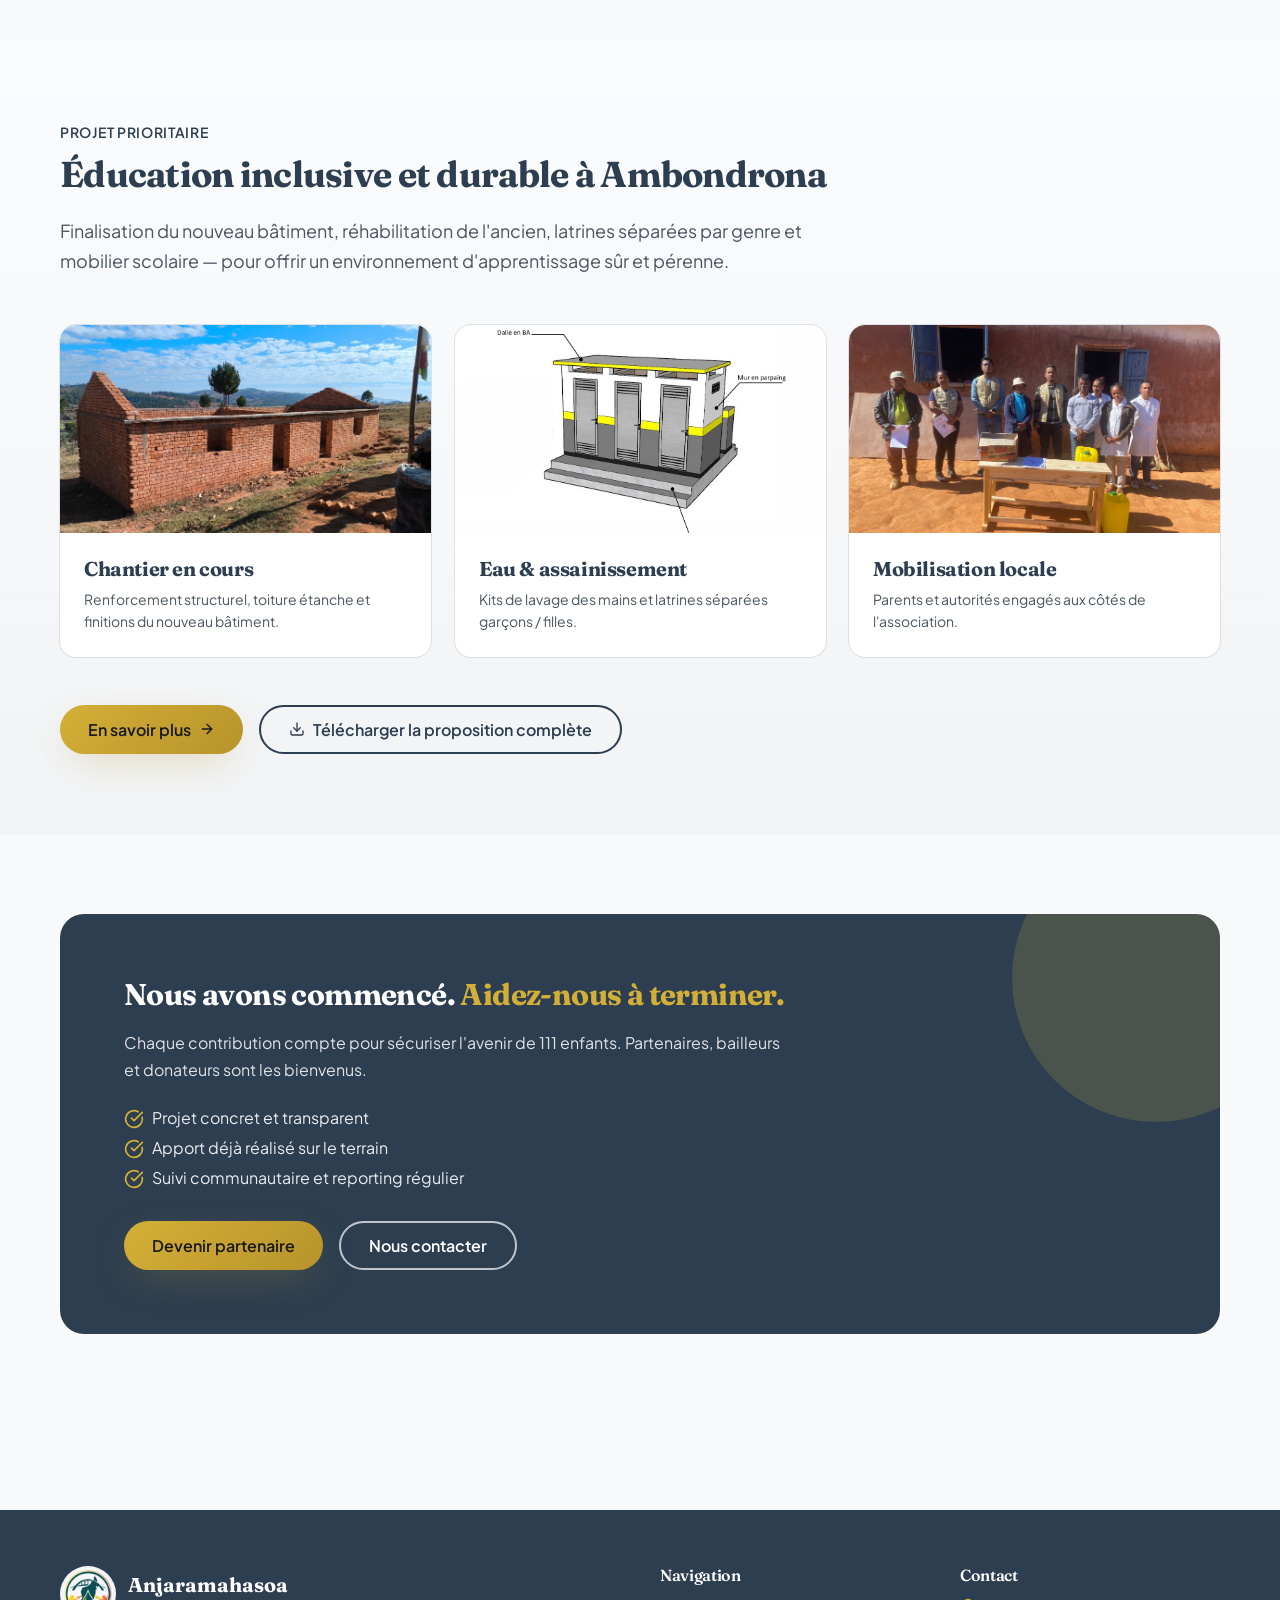
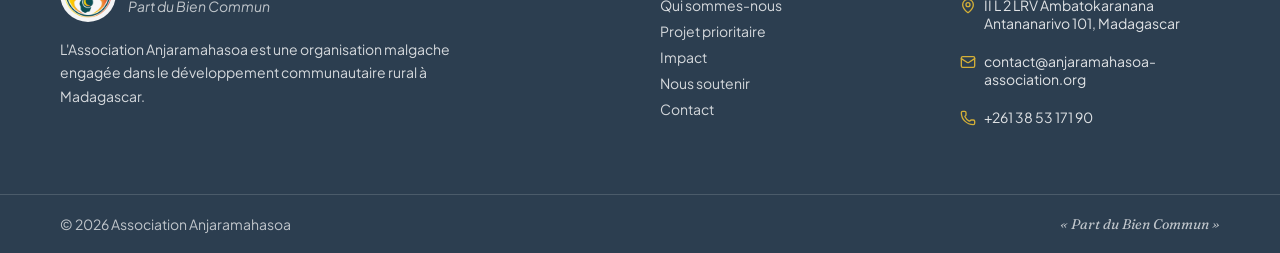
==== commit 55325eb1: "Update index.html" ====
--- a/index.html
+++ b/index.html
@@ -3,16 +3,67 @@
 <head>
   <meta charset="utf-8" />
   <meta name="viewport" content="width=device-width, initial-scale=1" />
-  <title>Anjaramahasoa — 111 enfants attendent une école digne</title>
-  <meta name="description" content="Finalisation et sécurisation de l'EPP Ambohibololona : éducation, solaire, eau et assainissement. Soutenez le projet." />
+  <title>Anjaramahasoa — Association à Madagascar pour l'éducation rurale</title>
+  <meta name="description" content="Association malgache Anjaramahasoa : éducation, eau et assainissement pour les enfants des zones rurales d'Analamanga. Soutenez la construction de l'école d'Ambondrona." />
   <meta name="author" content="Association Anjaramahasoa" />
-  <meta property="og:title" content="111 enfants attendent une école digne à Ambohibololona" />
-  <meta property="og:description" content="Nous avons commencé. Aidez-nous à terminer." />
+  <meta name="robots" content="index, follow" />
+  <link rel="canonical" href="https://anjaramahasoa-association.org/" />
+  <!-- Géolocalisation -->
+  <meta name="geo.region" content="MG" />
+  <meta name="geo.placename" content="Antananarivo, Analamanga, Madagascar" />
+  <!-- Open Graph -->
+  <meta property="og:site_name" content="Association Anjaramahasoa" />
+  <meta property="og:locale" content="fr_FR" />
   <meta property="og:type" content="website" />
+  <meta property="og:title" content="111 enfants attendent une école digne à Ambondrona" />
+  <meta property="og:description" content="Association malgache pour l'éducation rurale. Nous avons commencé, aidez-nous à terminer." />
+  <meta property="og:url" content="https://anjaramahasoa-association.org/" />
+  <meta property="og:image" content="https://anjaramahasoa-association.org/assets/hero-school.jpg" />
+  <meta property="og:image:width" content="1200" />
+  <meta property="og:image:height" content="630" />
+  <!-- Twitter Card -->
+  <meta name="twitter:card" content="summary_large_image" />
+  <meta name="twitter:title" content="111 enfants attendent une école digne à Ambondrona" />
+  <meta name="twitter:description" content="Association malgache pour l'éducation rurale. Nous avons commencé, aidez-nous à terminer." />
+  <meta name="twitter:image" content="https://anjaramahasoa-association.org/assets/hero-school.jpg" />
   <link rel="preconnect" href="https://fonts.googleapis.com" />
   <link rel="preconnect" href="https://fonts.gstatic.com" crossorigin />
   <link href="https://fonts.googleapis.com/css2?family=Fraunces:opsz,wght@9..144,500;9..144,600;9..144,700;9..144,800&family=Plus+Jakarta+Sans:wght@400;500;600;700&display=swap" rel="stylesheet" />
   <link rel="stylesheet" href="css/styles.css" />
+  <!-- Données structurées : association (NGO) -->
+  <script type="application/ld+json">
+  {
+    "@context": "https://schema.org",
+    "@type": "NGO",
+    "name": "Association Anjaramahasoa",
+    "alternateName": "Anjaramahasoa — Part du Bien Commun",
+    "url": "https://anjaramahasoa-association.org/",
+    "logo": "https://anjaramahasoa-association.org/assets/logo.png",
+    "image": "https://anjaramahasoa-association.org/assets/hero-school.jpg",
+    "description": "Association malgache engagée dans le développement communautaire rural en Région Analamanga : éducation, eau potable et assainissement pour les enfants des zones enclavées.",
+    "email": "contact@anjaramahasoa-association.org",
+    "telephone": "+261385317190",
+    "foundingLocation": "Madagascar",
+    "areaServed": {
+      "@type": "Place",
+      "name": "Région Analamanga, Madagascar"
+    },
+    "address": {
+      "@type": "PostalAddress",
+      "streetAddress": "II L 2 LRV Ambatokaranana",
+      "addressLocality": "Antananarivo",
+      "postalCode": "101",
+      "addressCountry": "MG"
+    },
+    "contactPoint": {
+      "@type": "ContactPoint",
+      "email": "contact@anjaramahasoa-association.org",
+      "telephone": "+261385317190",
+      "contactType": "customer support",
+      "availableLanguage": ["French", "Malagasy"]
+    }
+  }
+  </script>
 </head>
 <body>
   <div id="header"></div>
--- a/css/styles.css
+++ b/css/styles.css
@@ -234,7 +234,7 @@
 .feature span { font-weight: 500; color: var(--foreground); }
 .feature .icon { width: 1.25rem; height: 1.25rem; }
 
-.rounded-img-lg { border-radius: 1.5rem; box-shadow: 0 10px 15px -3px rgba(0,0,0,.1); }
+.rounded-img-lg { border-radius: 1.5rem; box-shadow: 0 10px 15px -3px rgba(0,0,0,.1); width: 100%; height: 100%; max-height: 30rem; object-fit: cover; object-position: center; }
 .rounded-img-xl { border-radius: 1.5rem; }
 
 .quote-float {
@@ -299,7 +299,7 @@
 .tile p { margin-top: .5rem; font-weight: 500; color: var(--foreground); }
 
 /* ----- before/after ----- */
-figure img { border-radius: 1rem; box-shadow: 0 4px 6px -1px rgba(0,0,0,.1); }
+figure img { border-radius: 1rem; box-shadow: 0 4px 6px -1px rgba(0,0,0,.1); width: 100%; height: 22rem; object-fit: cover; object-position: center; }
 figure figcaption { margin-top: .75rem; font-size: .875rem; color: var(--muted-foreground); }
 figure figcaption strong { color: var(--primary); }
 
